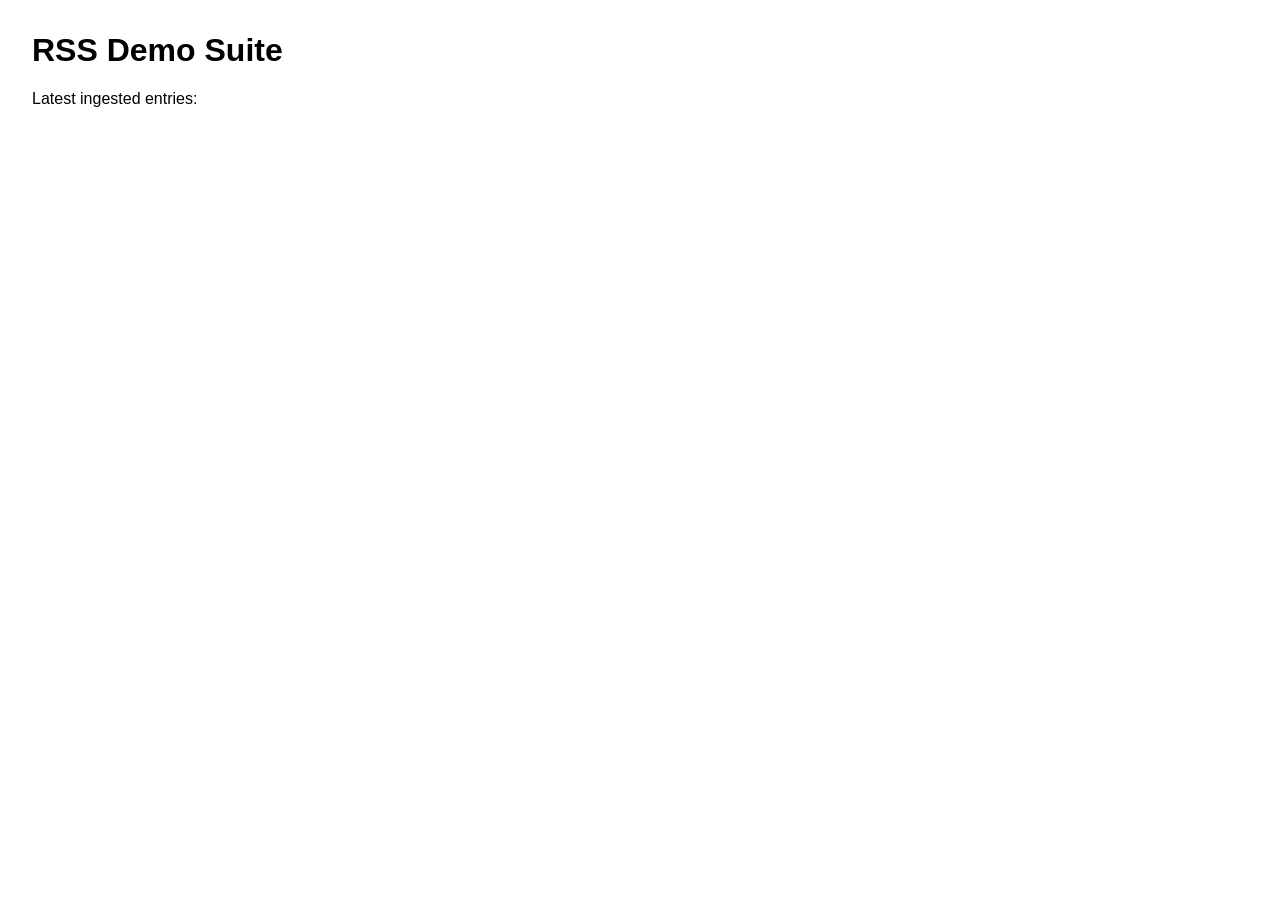
==== web/index.html @ a4745d7e "Scaffold RSS demo suite with ingestion, SQLite schema, and modular scripts Agent-Logs-Url: https://g" ====
<!doctype html>
<html lang="en">
  <head>
    <meta charset="UTF-8" />
    <meta name="viewport" content="width=device-width, initial-scale=1.0" />
    <title>RSS Demo Suite</title>
    <link rel="stylesheet" href="styles.css" />
  </head>
  <body>
    <main>
      <h1>RSS Demo Suite</h1>
      <p>Latest ingested entries:</p>
      <ul id="entries"></ul>
    </main>
    <script src="app.js"></script>
  </body>
</html>
---- web/styles.css ----
body {
  font-family: Arial, sans-serif;
  margin: 2rem;
}

main {
  max-width: 900px;
}

li {
  margin: 0.5rem 0;
}
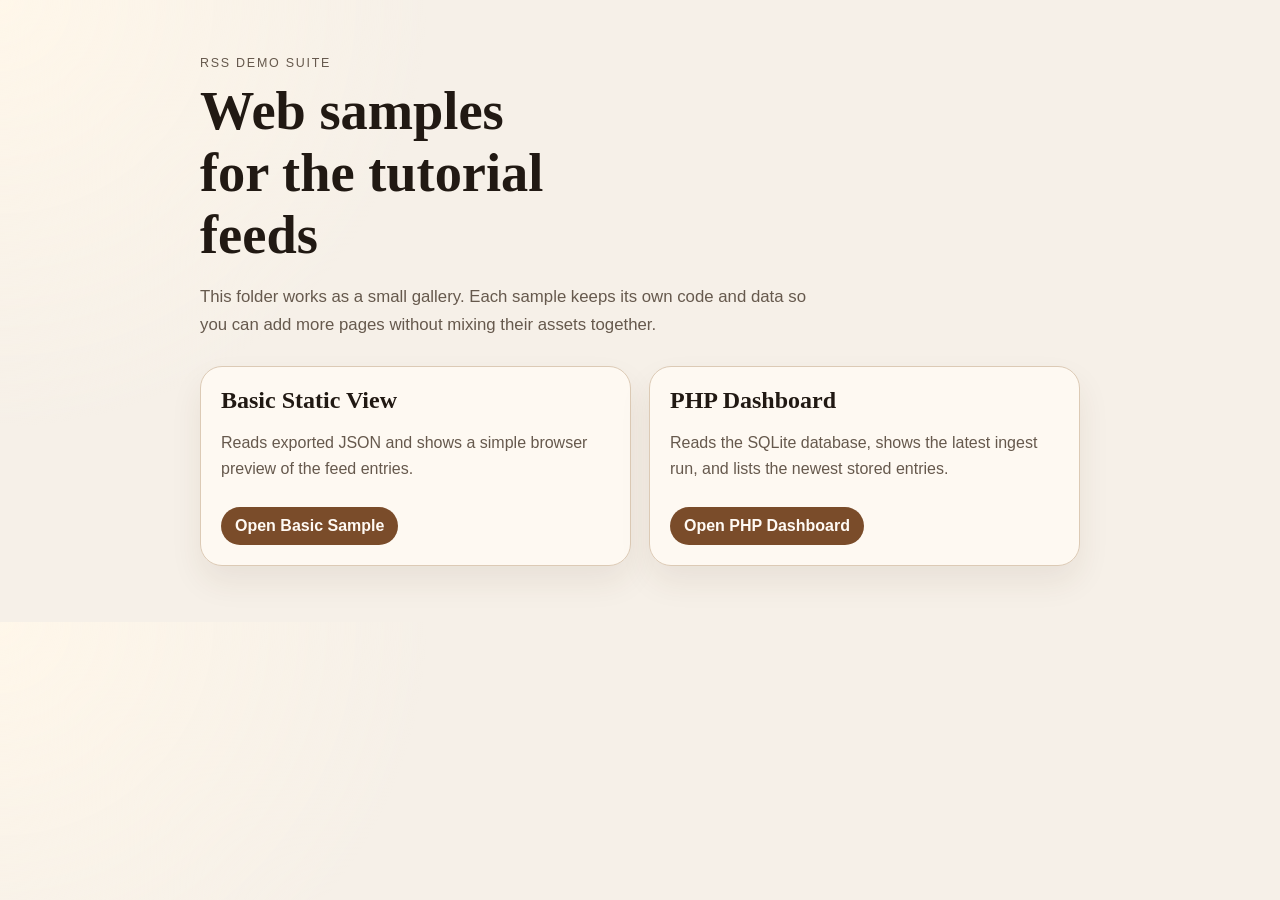
==== commit f49d0524: "Refresh tutorial repo to current layout" ====
--- a/web/index.html
+++ b/web/index.html
@@ -1,17 +1,131 @@
-<!doctype html>
+<!DOCTYPE html>
 <html lang="en">
-  <head>
-    <meta charset="UTF-8" />
-    <meta name="viewport" content="width=device-width, initial-scale=1.0" />
-    <title>RSS Demo Suite</title>
-    <link rel="stylesheet" href="styles.css" />
-  </head>
-  <body>
+<head>
+    <meta charset="UTF-8">
+    <meta name="viewport" content="width=device-width, initial-scale=1.0">
+    <title>RSS Demo Suite Web Samples</title>
+    <style>
+        :root {
+            color-scheme: light;
+            --bg: #f6f0e8;
+            --panel: #fffaf4;
+            --border: #dccab5;
+            --text: #211913;
+            --muted: #66594d;
+            --accent: #7a4c2a;
+        }
+
+        * {
+            box-sizing: border-box;
+        }
+
+        body {
+            margin: 0;
+            font-family: "Trebuchet MS", "Segoe UI", sans-serif;
+            color: var(--text);
+            background:
+                radial-gradient(circle at top left, #fff7ea 0, transparent 30%),
+                var(--bg);
+        }
+
+        main {
+            max-width: 920px;
+            margin: 0 auto;
+            padding: 56px 20px;
+        }
+
+        .hero {
+            margin-bottom: 28px;
+        }
+
+        .eyebrow {
+            margin: 0 0 10px;
+            text-transform: uppercase;
+            letter-spacing: 0.14em;
+            font-size: 0.78rem;
+            color: var(--muted);
+        }
+
+        h1,
+        h2 {
+            margin: 0;
+            font-family: Georgia, "Times New Roman", serif;
+        }
+
+        h1 {
+            font-size: clamp(2rem, 5vw, 3.4rem);
+            max-width: 14ch;
+        }
+
+        .lead {
+            max-width: 66ch;
+            line-height: 1.65;
+            color: var(--muted);
+            font-size: 1.05rem;
+        }
+
+        .cards {
+            display: grid;
+            gap: 18px;
+            grid-template-columns: repeat(auto-fit, minmax(260px, 1fr));
+        }
+
+        .card {
+            padding: 20px;
+            border: 1px solid var(--border);
+            border-radius: 22px;
+            background: rgba(255, 250, 244, 0.92);
+            box-shadow: 0 16px 32px rgba(74, 52, 31, 0.08);
+        }
+
+        .card p {
+            color: var(--muted);
+            line-height: 1.6;
+        }
+
+        .card a {
+            display: inline-flex;
+            margin-top: 10px;
+            color: #fffaf4;
+            background: var(--accent);
+            text-decoration: none;
+            padding: 10px 14px;
+            border-radius: 999px;
+            font-weight: 700;
+        }
+    </style>
+</head>
+<body>
     <main>
-      <h1>RSS Demo Suite</h1>
-      <p>Latest ingested entries:</p>
-      <ul id="entries"></ul>
+        <section class="hero">
+            <p class="eyebrow">RSS Demo Suite</p>
+            <h1>Web samples for the tutorial feeds</h1>
+            <p class="lead">
+                This folder works as a small gallery. Each sample keeps its own
+                code and data so you can add more pages without mixing their
+                assets together.
+            </p>
+        </section>
+
+        <section class="cards">
+            <article class="card">
+                <h2>Basic Static View</h2>
+                <p>
+                    Reads exported JSON and shows a simple browser preview of the
+                    feed entries.
+                </p>
+                <a href="basic/">Open Basic Sample</a>
+            </article>
+
+            <article class="card">
+                <h2>PHP Dashboard</h2>
+                <p>
+                    Reads the SQLite database, shows the latest ingest run, and
+                    lists the newest stored entries.
+                </p>
+                <a href="php-dashboard/">Open PHP Dashboard</a>
+            </article>
+        </section>
     </main>
-    <script src="app.js"></script>
-  </body>
+</body>
 </html>
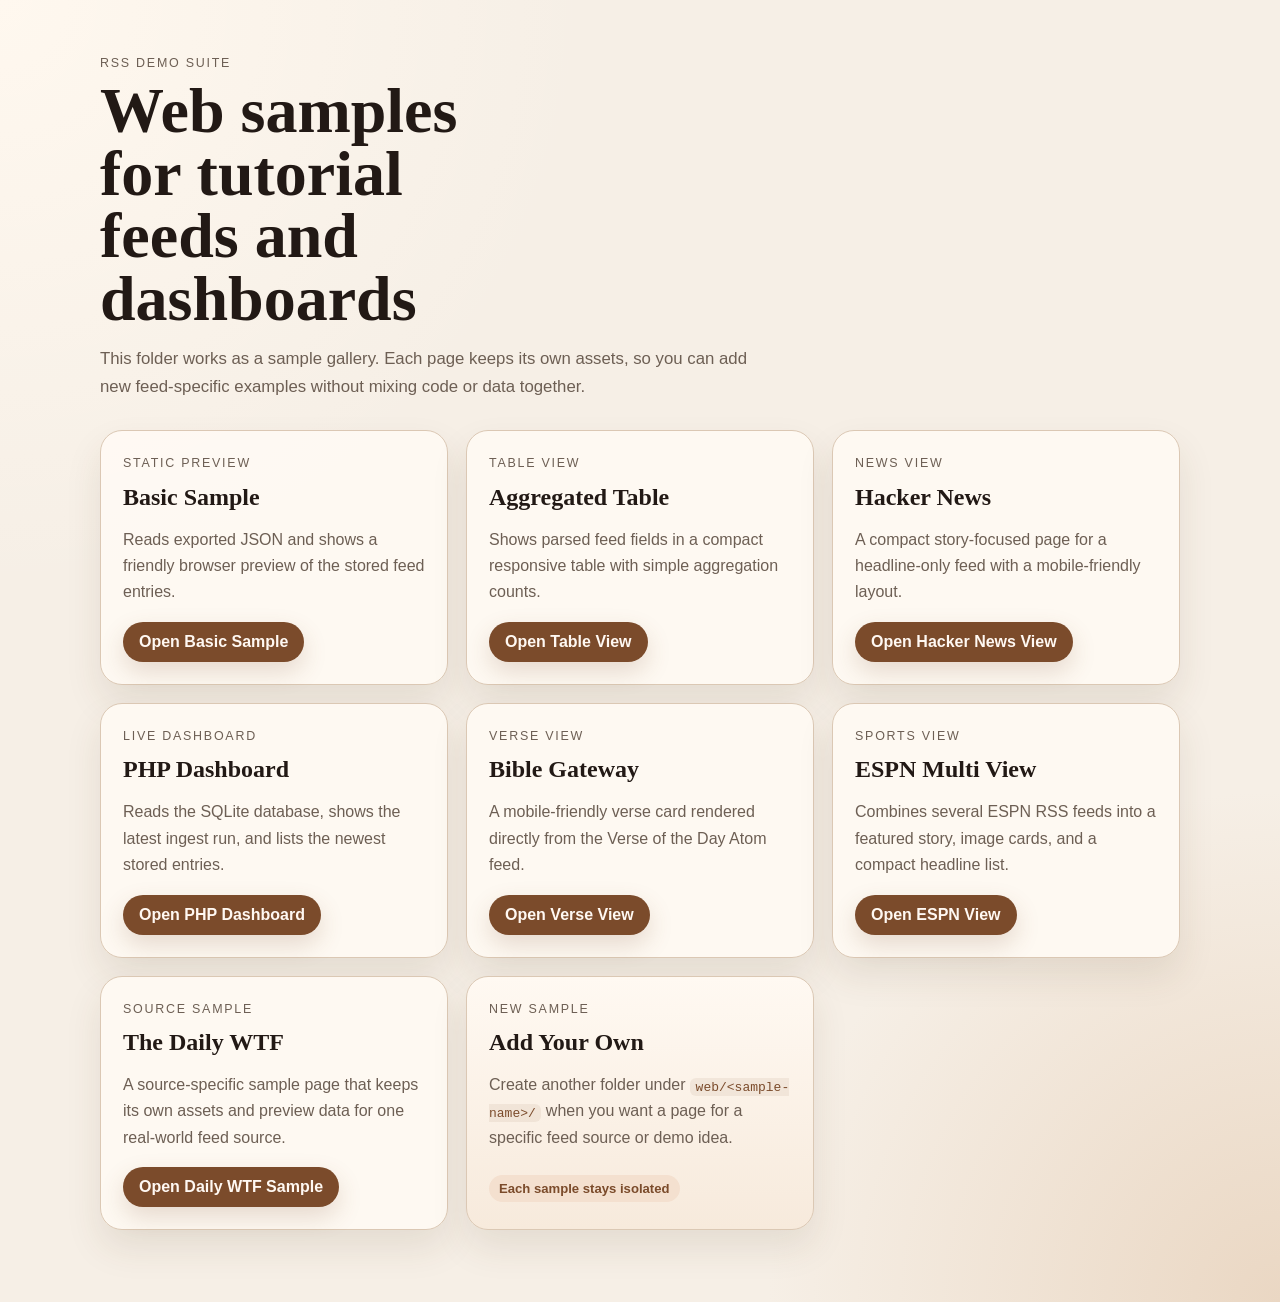
==== commit 97b525e9: "Expand web gallery with source-specific views" ====
--- a/web/index.html
+++ b/web/index.html
@@ -1,131 +1,104 @@
-<!DOCTYPE html>
+<!doctype html>
 <html lang="en">
-<head>
-    <meta charset="UTF-8">
-    <meta name="viewport" content="width=device-width, initial-scale=1.0">
+  <head>
+    <meta charset="UTF-8" />
+    <meta name="viewport" content="width=device-width, initial-scale=1.0" />
     <title>RSS Demo Suite Web Samples</title>
-    <style>
-        :root {
-            color-scheme: light;
-            --bg: #f6f0e8;
-            --panel: #fffaf4;
-            --border: #dccab5;
-            --text: #211913;
-            --muted: #66594d;
-            --accent: #7a4c2a;
-        }
+    <link rel="stylesheet" href="styles.css" />
+  </head>
+  <body>
+    <main class="landing-shell">
+      <section class="hero">
+        <p class="eyebrow">RSS Demo Suite</p>
+        <h1>Web samples for tutorial feeds and dashboards</h1>
+        <p class="lead">
+          This folder works as a sample gallery. Each page keeps its own
+          assets, so you can add new feed-specific examples without mixing code
+          or data together.
+        </p>
+      </section>
 
-        * {
-            box-sizing: border-box;
-        }
+      <section class="cards">
+        <article class="card">
+          <p class="card-label">Static Preview</p>
+          <h2>Basic Sample</h2>
+          <p>
+            Reads exported JSON and shows a friendly browser preview of the
+            stored feed entries.
+          </p>
+          <a class="button" href="basic/">Open Basic Sample</a>
+        </article>
 
-        body {
-            margin: 0;
-            font-family: "Trebuchet MS", "Segoe UI", sans-serif;
-            color: var(--text);
-            background:
-                radial-gradient(circle at top left, #fff7ea 0, transparent 30%),
-                var(--bg);
-        }
+        <article class="card">
+          <p class="card-label">Table View</p>
+          <h2>Aggregated Table</h2>
+          <p>
+            Shows parsed feed fields in a compact responsive table with simple
+            aggregation counts.
+          </p>
+          <a class="button" href="table/">Open Table View</a>
+        </article>
 
-        main {
-            max-width: 920px;
-            margin: 0 auto;
-            padding: 56px 20px;
-        }
+        <article class="card">
+          <p class="card-label">News View</p>
+          <h2>Hacker News</h2>
+          <p>
+            A compact story-focused page for a headline-only feed with a
+            mobile-friendly layout.
+          </p>
+          <a class="button" href="hackernews/">Open Hacker News View</a>
+        </article>
 
-        .hero {
-            margin-bottom: 28px;
-        }
+        <article class="card">
+          <p class="card-label">Live Dashboard</p>
+          <h2>PHP Dashboard</h2>
+          <p>
+            Reads the SQLite database, shows the latest ingest run, and lists
+            the newest stored entries.
+          </p>
+          <a class="button" href="php-dashboard/">Open PHP Dashboard</a>
+        </article>
 
-        .eyebrow {
-            margin: 0 0 10px;
-            text-transform: uppercase;
-            letter-spacing: 0.14em;
-            font-size: 0.78rem;
-            color: var(--muted);
-        }
+        <article class="card">
+          <p class="card-label">Verse View</p>
+          <h2>Bible Gateway</h2>
+          <p>
+            A mobile-friendly verse card rendered directly from the Verse of
+            the Day Atom feed.
+          </p>
+          <a class="button" href="bible-votd/">Open Verse View</a>
+        </article>
 
-        h1,
-        h2 {
-            margin: 0;
-            font-family: Georgia, "Times New Roman", serif;
-        }
+        <article class="card">
+          <p class="card-label">Sports View</p>
+          <h2>ESPN Multi View</h2>
+          <p>
+            Combines several ESPN RSS feeds into a featured story, image
+            cards, and a compact headline list.
+          </p>
+          <a class="button" href="espn/">Open ESPN View</a>
+        </article>
 
-        h1 {
-            font-size: clamp(2rem, 5vw, 3.4rem);
-            max-width: 14ch;
-        }
+        <article class="card">
+          <p class="card-label">Source Sample</p>
+          <h2>The Daily WTF</h2>
+          <p>
+            A source-specific sample page that keeps its own assets and preview
+            data for one real-world feed source.
+          </p>
+          <a class="button" href="dailywtf/">Open Daily WTF Sample</a>
+        </article>
 
-        .lead {
-            max-width: 66ch;
-            line-height: 1.65;
-            color: var(--muted);
-            font-size: 1.05rem;
-        }
-
-        .cards {
-            display: grid;
-            gap: 18px;
-            grid-template-columns: repeat(auto-fit, minmax(260px, 1fr));
-        }
-
-        .card {
-            padding: 20px;
-            border: 1px solid var(--border);
-            border-radius: 22px;
-            background: rgba(255, 250, 244, 0.92);
-            box-shadow: 0 16px 32px rgba(74, 52, 31, 0.08);
-        }
-
-        .card p {
-            color: var(--muted);
-            line-height: 1.6;
-        }
-
-        .card a {
-            display: inline-flex;
-            margin-top: 10px;
-            color: #fffaf4;
-            background: var(--accent);
-            text-decoration: none;
-            padding: 10px 14px;
-            border-radius: 999px;
-            font-weight: 700;
-        }
-    </style>
-</head>
-<body>
-    <main>
-        <section class="hero">
-            <p class="eyebrow">RSS Demo Suite</p>
-            <h1>Web samples for the tutorial feeds</h1>
-            <p class="lead">
-                This folder works as a small gallery. Each sample keeps its own
-                code and data so you can add more pages without mixing their
-                assets together.
-            </p>
-        </section>
-
-        <section class="cards">
-            <article class="card">
-                <h2>Basic Static View</h2>
-                <p>
-                    Reads exported JSON and shows a simple browser preview of the
-                    feed entries.
-                </p>
-                <a href="basic/">Open Basic Sample</a>
-            </article>
-
-            <article class="card">
-                <h2>PHP Dashboard</h2>
-                <p>
-                    Reads the SQLite database, shows the latest ingest run, and
-                    lists the newest stored entries.
-                </p>
-                <a href="php-dashboard/">Open PHP Dashboard</a>
-            </article>
-        </section>
+        <article class="card card-soft">
+          <p class="card-label">New Sample</p>
+          <h2>Add Your Own</h2>
+          <p>
+            Create another folder under <code>web/&lt;sample-name&gt;/</code>
+            when you want a page for a specific feed source or demo idea.
+          </p>
+          <span class="chip">Each sample stays isolated</span>
+        </article>
+      </section>
     </main>
-</body>
+  </body>
 </html>
--- a/web/styles.css
+++ b/web/styles.css
@@ -0,0 +1,129 @@
+:root {
+    color-scheme: light;
+    --bg: #f6efe6;
+    --panel: rgba(255, 250, 244, 0.94);
+    --panel-border: #dbc8b4;
+    --text: #221915;
+    --muted: #6d5f54;
+    --accent: #7b4b2b;
+    --accent-soft: #f4e0cf;
+    --shadow: 0 18px 36px rgba(80, 56, 34, 0.1);
+}
+
+* {
+    box-sizing: border-box;
+}
+
+body {
+    margin: 0;
+    font-family: "Trebuchet MS", "Segoe UI", sans-serif;
+    color: var(--text);
+    background:
+        radial-gradient(circle at top left, #fff8ef 0, transparent 32%),
+        radial-gradient(circle at bottom right, #ead7c3 0, transparent 28%),
+        var(--bg);
+}
+
+.landing-shell {
+    max-width: 1120px;
+    margin: 0 auto;
+    padding: 56px 20px 72px;
+}
+
+.hero {
+    margin-bottom: 28px;
+}
+
+.eyebrow,
+.card-label {
+    margin: 0 0 10px;
+    text-transform: uppercase;
+    letter-spacing: 0.14em;
+    font-size: 0.78rem;
+    color: var(--muted);
+}
+
+h1,
+h2 {
+    margin: 0;
+    font-family: Georgia, "Times New Roman", serif;
+}
+
+h1 {
+    max-width: 13ch;
+    font-size: clamp(2.3rem, 5vw, 4rem);
+    line-height: 0.98;
+}
+
+.lead {
+    max-width: 70ch;
+    margin: 14px 0 0;
+    color: var(--muted);
+    line-height: 1.7;
+    font-size: 1.05rem;
+}
+
+.cards {
+    display: grid;
+    grid-template-columns: repeat(auto-fit, minmax(260px, 1fr));
+    gap: 18px;
+}
+
+.card {
+    padding: 22px;
+    border-radius: 22px;
+    border: 1px solid var(--panel-border);
+    background: var(--panel);
+    box-shadow: var(--shadow);
+}
+
+.card-soft {
+    background: linear-gradient(180deg, #fff9f2 0%, #f7eadc 100%);
+}
+
+.card p {
+    color: var(--muted);
+    line-height: 1.65;
+}
+
+.button {
+    display: inline-flex;
+    align-items: center;
+    justify-content: center;
+    padding: 11px 16px;
+    border-radius: 999px;
+    border: 0;
+    background: var(--accent);
+    color: #fff8f2;
+    text-decoration: none;
+    font-weight: 700;
+    box-shadow: 0 10px 24px rgba(123, 75, 43, 0.18);
+}
+
+.chip {
+    display: inline-flex;
+    margin-top: 8px;
+    padding: 6px 10px;
+    border-radius: 999px;
+    background: var(--accent-soft);
+    color: var(--accent);
+    font-size: 0.82rem;
+    font-weight: 700;
+}
+
+code {
+    padding: 0.1rem 0.35rem;
+    border-radius: 6px;
+    background: rgba(123, 75, 43, 0.08);
+    color: var(--accent);
+}
+
+@media (max-width: 640px) {
+    .landing-shell {
+        padding-inline: 14px;
+    }
+
+    h1 {
+        max-width: none;
+    }
+}
